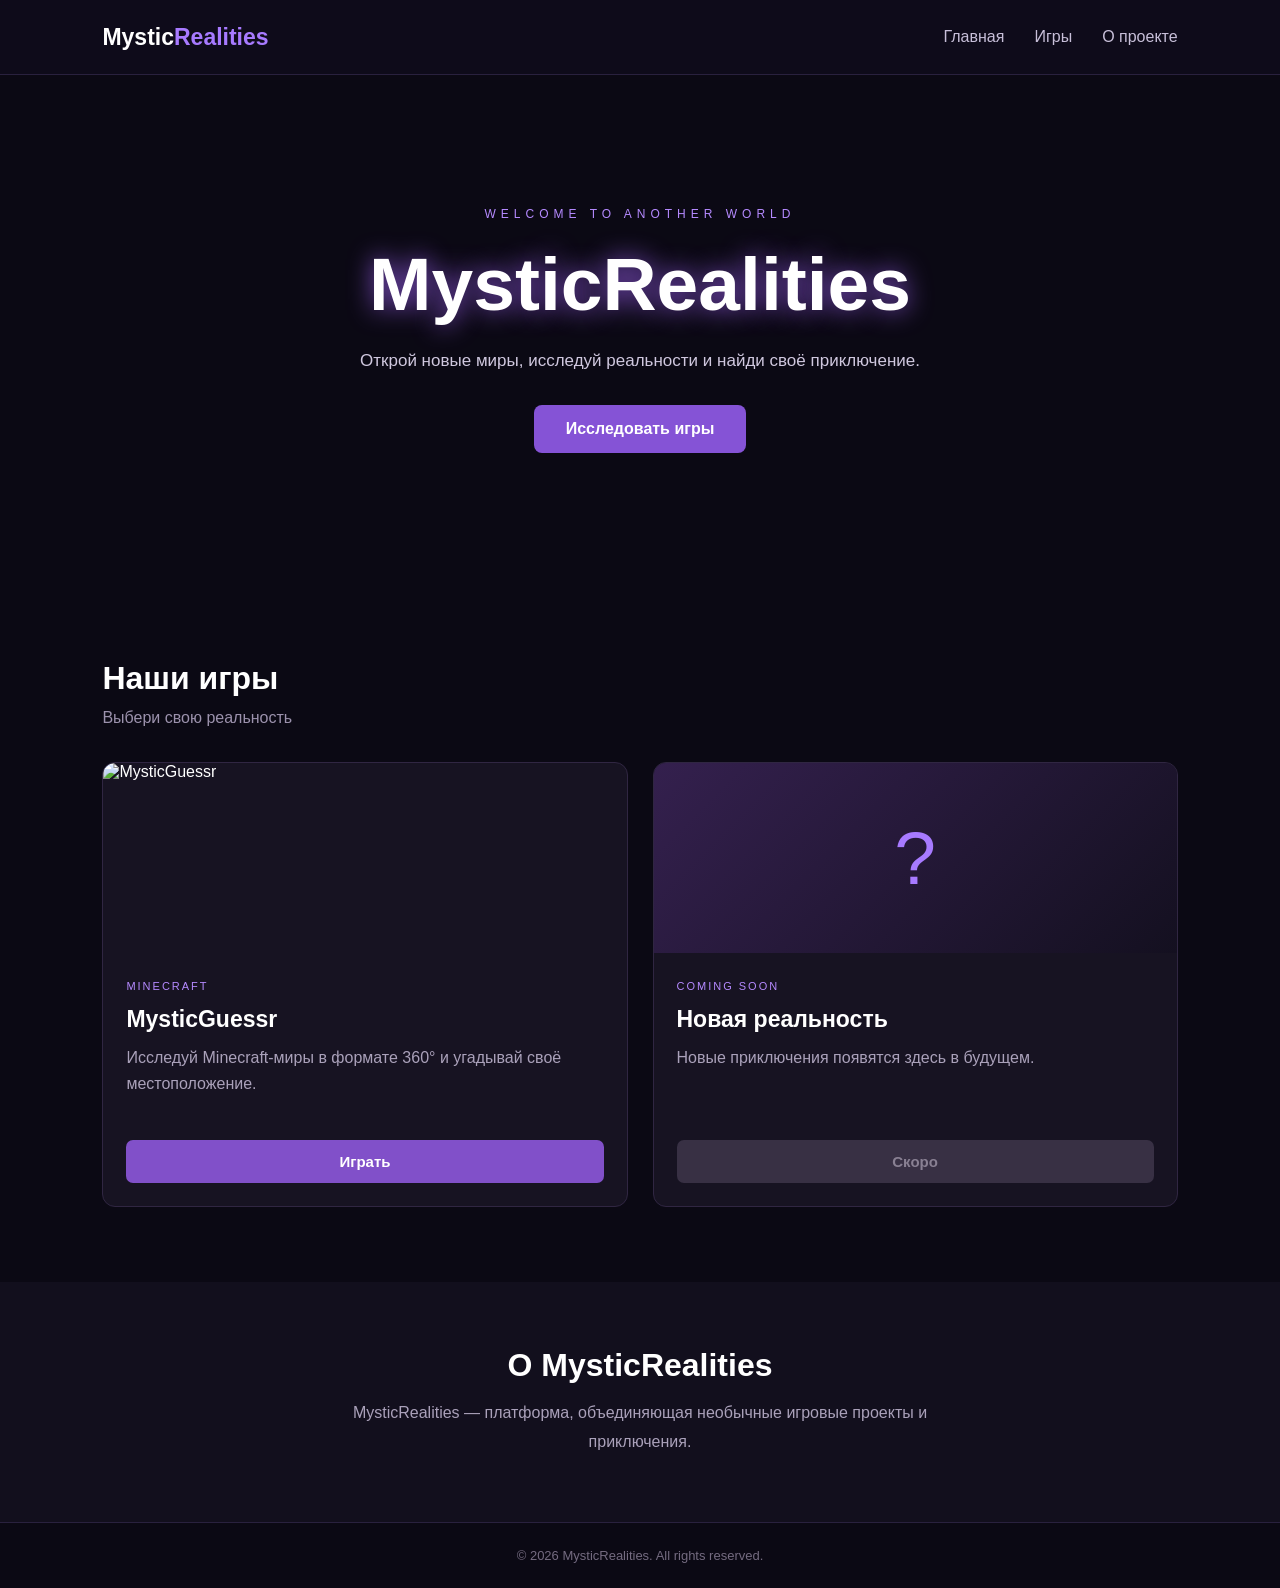
==== index.html @ 7ee209ba "v001-t" ====
<!DOCTYPE html>
<html lang="ru">
<head>
    <meta charset="UTF-8">
    <meta name="viewport" content="width=device-width, initial-scale=1.0">
    <title>MysticRealities</title>
    <link rel="stylesheet" href="style.css">
</head>
<body>

    <header class="header">
        <div class="logo">Mystic<span>Realities</span></div>

        <nav>
            <a href="#home">Главная</a>
            <a href="#games">Игры</a>
            <a href="#about">О проекте</a>
        </nav>
    </header>

    <main>
        <section class="hero" id="home">
            <div class="hero-content">
                <p class="subtitle">WELCOME TO ANOTHER WORLD</p>
                <h1>MysticRealities</h1>
                <p class="description">
                    Открой новые миры, исследуй реальности
                    и найди своё приключение.
                </p>
                <a href="#games" class="main-button">
                    Исследовать игры
                </a>
            </div>
        </section>

        <section class="games" id="games">
            <h2>Наши игры</h2>
            <p class="section-description">
                Выбери свою реальность
            </p>

            <div class="game-grid">

                <article class="game-card">
                    <div class="game-image">
                        <img src="https://images.unsplash.com/photo-1518709268805-4e9042af9f23?w=900"
                             alt="MysticGuessr">
                    </div>

                    <div class="game-info">
                        <span class="game-tag">MINECRAFT</span>
                        <h3>MysticGuessr</h3>
                        <p>
                            Исследуй Minecraft-миры в формате 360°
                            и угадывай своё местоположение.
                        </p>

                        <button id="playButton">
                            Играть
                        </button>
                    </div>
                </article>

                <article class="game-card coming-soon">
                    <div class="game-image second-image">
                        <span>?</span>
                    </div>

                    <div class="game-info">
                        <span class="game-tag">COMING SOON</span>
                        <h3>Новая реальность</h3>
                        <p>
                            Новые приключения появятся здесь
                            в будущем.
                        </p>

                        <button disabled>
                            Скоро
                        </button>
                    </div>
                </article>

            </div>
        </section>

        <section class="about" id="about">
            <h2>О MysticRealities</h2>
            <p>
                MysticRealities — платформа, объединяющая
                необычные игровые проекты и приключения.
            </p>
        </section>
    </main>

    <footer>
        © 2026 MysticRealities. All rights reserved.
    </footer>

    <script src="script.js"></script>
</body>
</html>
---- style.css ----
* {
    margin: 0;
    padding: 0;
    box-sizing: border-box;
}

html {
    scroll-behavior: smooth;
}

body {
    background: #0b0914;
    color: #ffffff;
    font-family: Arial, sans-serif;
}

.header {
    height: 75px;
    padding: 0 8%;
    display: flex;
    justify-content: space-between;
    align-items: center;
    background: rgba(15, 12, 27, 0.95);
    border-bottom: 1px solid #29213e;
    position: sticky;
    top: 0;
    z-index: 10;
}

.logo {
    font-size: 23px;
    font-weight: bold;
    color: #ffffff;
}

.logo span {
    color: #a77aff;
}

nav {
    display: flex;
    gap: 30px;
}

nav a {
    color: #c7bfd9;
    text-decoration: none;
    transition: 0.3s;
}

nav a:hover {
    color: #b58aff;
}

.hero {
    min-height: 510px;
    display: flex;
    align-items: center;
    justify-content: center;
    text-align: center;
    padding: 50px 20px;

    background:
        linear-gradient(rgba(11, 9, 20, 0.55),
                        rgba(11, 9, 20, 0.95)),
        url("https://images.unsplash.com/photo-1519608487953-e999c86e7455?w=1600")
        center/cover;
}

.hero-content {
    max-width: 800px;
}

.subtitle {
    color: #b58aff;
    letter-spacing: 5px;
    font-size: 12px;
    margin-bottom: 20px;
}

.hero h1 {
    font-size: clamp(38px, 7vw, 75px);
    margin-bottom: 20px;
    text-shadow: 0 0 25px #8251c9;
}

.description {
    color: #d0c8df;
    font-size: 17px;
    line-height: 1.7;
    margin-bottom: 30px;
}

.main-button {
    display: inline-block;
    padding: 15px 32px;
    background: #8553d6;
    color: white;
    text-decoration: none;
    border-radius: 8px;
    font-weight: bold;
    transition: 0.3s;
}

.main-button:hover {
    background: #a477f5;
    transform: translateY(-3px);
}

.games {
    padding: 75px 8%;
}

.games h2,
.about h2 {
    font-size: 32px;
    margin-bottom: 12px;
}

.section-description {
    color: #9c92ad;
    margin-bottom: 35px;
}

.game-grid {
    display: grid;
    grid-template-columns: repeat(auto-fit, minmax(260px, 1fr));
    gap: 25px;
}

.game-card {
    background: #171322;
    border: 1px solid #302642;
    border-radius: 13px;
    overflow: hidden;
    transition: 0.3s;
}

.game-card:hover {
    transform: translateY(-7px);
    border-color: #9565df;
    box-shadow: 0 10px 35px #8150c522;
}

.game-image {
    height: 190px;
    overflow: hidden;
}

.game-image img {
    width: 100%;
    height: 100%;
    object-fit: cover;
    transition: 0.4s;
}

.game-card:hover img {
    transform: scale(1.06);
}

.second-image {
    background: linear-gradient(135deg, #34204e, #141020);
    display: flex;
    justify-content: center;
    align-items: center;
}

.second-image span {
    font-size: 75px;
    color: #a77aff;
}

.game-info {
    padding: 23px;
}

.game-tag {
    color: #b58aff;
    font-size: 11px;
    letter-spacing: 2px;
}

.game-info h3 {
    font-size: 23px;
    margin: 12px 0;
}

.game-info p {
    color: #aaa1ba;
    line-height: 1.6;
    min-height: 75px;
}

.game-info button {
    width: 100%;
    padding: 13px;
    margin-top: 20px;
    background: #8150c9;
    border: none;
    border-radius: 7px;
    color: white;
    font-size: 15px;
    font-weight: bold;
    cursor: pointer;
    transition: 0.3s;
}

.game-info button:hover:not(:disabled) {
    background: #a477f5;
}

.game-info button:disabled {
    background: #383044;
    color: #898093;
    cursor: not-allowed;
}

.about {
    padding: 65px 8%;
    background: #120f1d;
    text-align: center;
}

.about p {
    color: #aaa1ba;
    line-height: 1.8;
    max-width: 650px;
    margin: 15px auto 0;
}

footer {
    padding: 25px;
    text-align: center;
    color: #746b80;
    border-top: 1px solid #29213e;
    font-size: 13px;
}

@media (max-width: 600px) {
    .header {
        padding: 15px 5%;
        height: auto;
        flex-direction: column;
        gap: 15px;
    }

    nav {
        gap: 17px;
        font-size: 13px;
    }

    .games {
        padding: 50px 5%;
    }
}
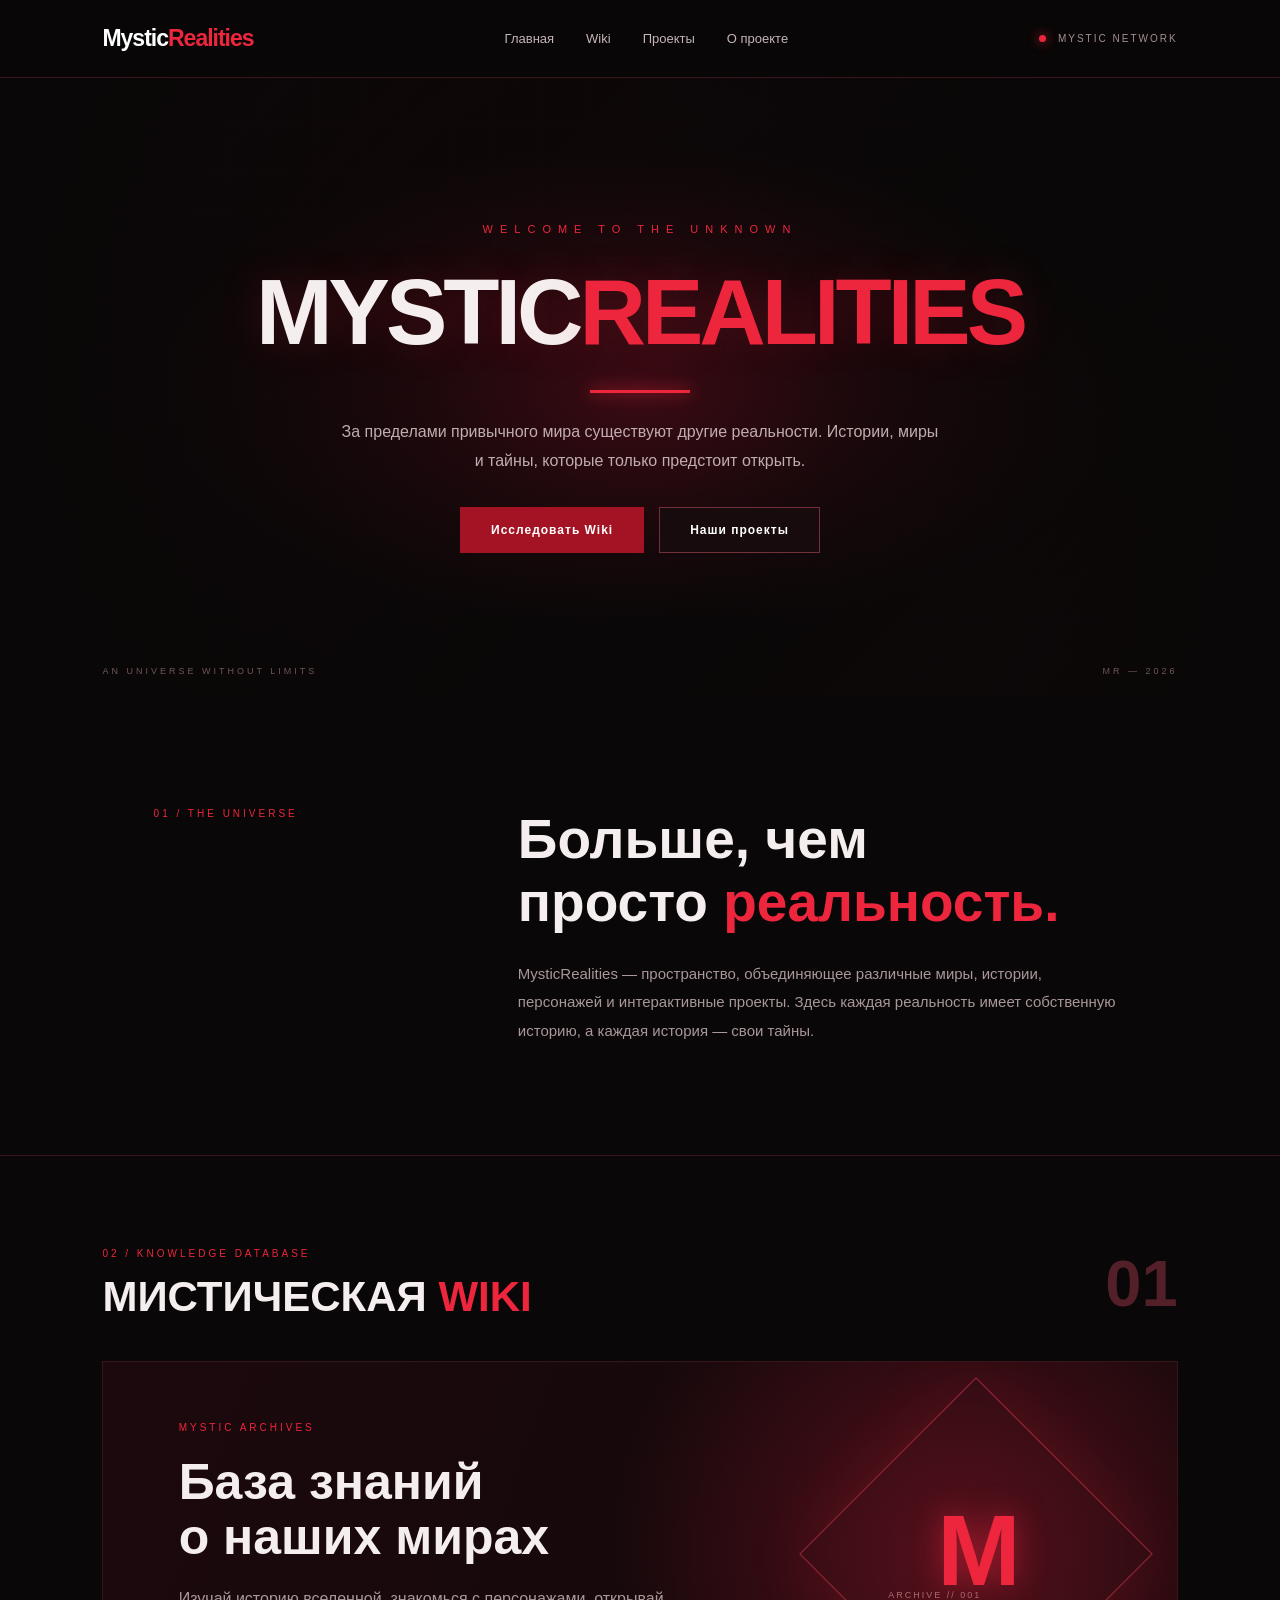
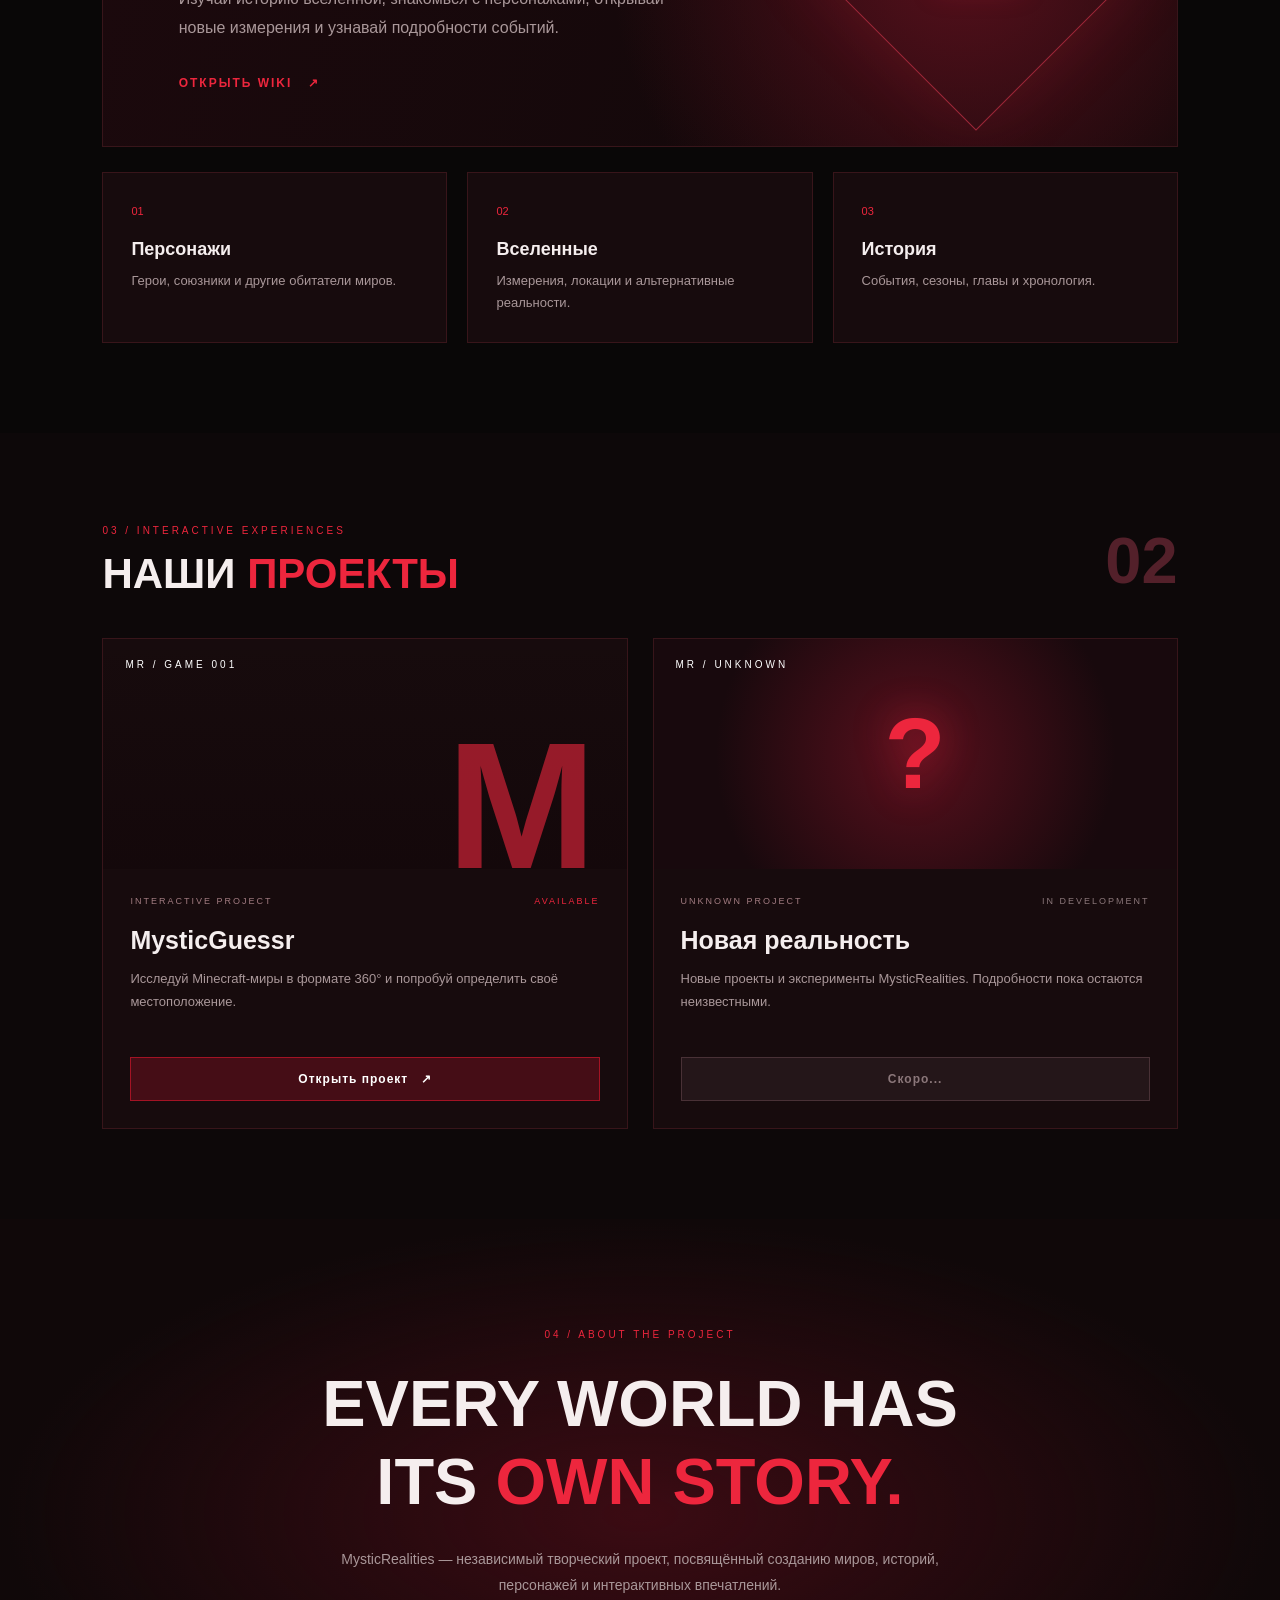
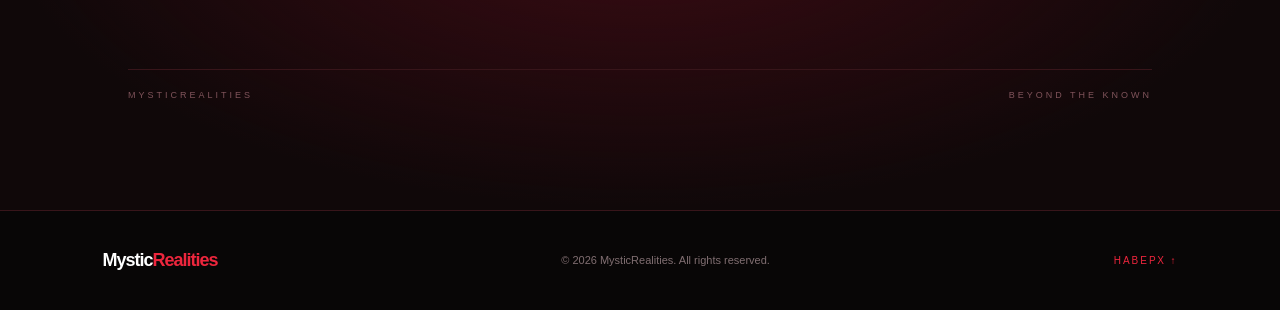
==== commit 31482112: "v012-t" ====
--- a/index.html
+++ b/index.html
@@ -4,79 +4,204 @@
 <head>
     <meta charset="UTF-8">
     <meta name="viewport" content="width=device-width, initial-scale=1.0">
-    <title>MysticRealities</title>
+
+    <title>MysticRealities — Beyond Reality</title>
+
     <link rel="stylesheet" href="style.css">
 </head>
 <body>
 
+    <!-- HEADER -->
     <header class="header">
-        <div class="logo">Mystic<span>Realities</span></div>
+        <a href="#home" class="logo">
+            Mystic<span>Realities</span>
+        </a>
 
         <nav>
             <a href="#home">Главная</a>
-            <a href="#games">Игры</a>
+            <a href="#wiki">Wiki</a>
+            <a href="#projects">Проекты</a>
             <a href="#about">О проекте</a>
         </nav>
+
+        <div class="header-status">
+            <span class="status-dot"></span>
+            MYSTIC NETWORK
+        </div>
     </header>
 
     <main>
+
+        <!-- HERO -->
         <section class="hero" id="home">
+            <div class="hero-overlay"></div>
+
             <div class="hero-content">
-                <p class="subtitle">WELCOME TO ANOTHER WORLD</p>
-                <h1>MysticRealities</h1>
+                <p class="subtitle">WELCOME TO THE UNKNOWN</p>
+
+                <h1>
+                    MYSTIC<span>REALITIES</span>
+                </h1>
+
+                <div class="hero-line"></div>
+
                 <p class="description">
-                    Открой новые миры, исследуй реальности
-                    и найди своё приключение.
+                    За пределами привычного мира существуют
+                    другие реальности. Истории, миры и тайны,
+                    которые только предстоит открыть.
                 </p>
-                <a href="#games" class="main-button">
-                    Исследовать игры
-                </a>
-            </div>
-        </section>
-
-        <section class="games" id="games">
-            <h2>Наши игры</h2>
-            <p class="section-description">
-                Выбери свою реальность
-            </p>
-
-            <div class="game-grid">
-
-                <article class="game-card">
-                    <div class="game-image">
-                        <img src="https://images.unsplash.com/photo-1518709268805-4e9042af9f23?w=900"
-                             alt="MysticGuessr">
-                    </div>
-
-                    <div class="game-info">
-                        <span class="game-tag">MINECRAFT</span>
+
+                <div class="hero-buttons">
+                    <a href="#wiki" class="main-button">
+                        Исследовать Wiki
+                    </a>
+
+                    <a href="#projects" class="secondary-button">
+                        Наши проекты
+                    </a>
+                </div>
+            </div>
+
+            <div class="hero-bottom">
+                <span>AN UNIVERSE WITHOUT LIMITS</span>
+                <span>MR — 2026</span>
+            </div>
+        </section>
+
+        <!-- INTRO -->
+        <section class="intro">
+            <div class="intro-label">01 / THE UNIVERSE</div>
+
+            <div class="intro-content">
+                <h2>
+                    Больше, чем<br>
+                    просто <span>реальность.</span>
+                </h2>
+
+                <p>
+                    MysticRealities — пространство, объединяющее
+                    различные миры, истории, персонажей и
+                    интерактивные проекты.
+                    Здесь каждая реальность имеет собственную
+                    историю, а каждая история — свои тайны.
+                </p>
+            </div>
+        </section>
+
+        <!-- WIKI -->
+        <section class="wiki-section" id="wiki">
+            <div class="section-heading">
+                <div>
+                    <p class="section-label">02 / KNOWLEDGE DATABASE</p>
+                    <h2>МИСТИЧЕСКАЯ <span>WIKI</span></h2>
+                </div>
+
+                <span class="section-number">01</span>
+            </div>
+
+            <div class="wiki-card">
+                <div class="wiki-content">
+                    <span class="wiki-tag">MYSTIC ARCHIVES</span>
+
+                    <h3>База знаний<br>о наших мирах</h3>
+
+                    <p>
+                        Изучай историю вселенной, знакомься
+                        с персонажами, открывай новые измерения
+                        и узнавай подробности событий.
+                    </p>
+
+                    <a href="wiki/index.html" class="text-button">
+                        ОТКРЫТЬ WIKI <span>↗</span>
+                    </a>
+                </div>
+
+                <div class="wiki-decoration">
+                    <div class="wiki-symbol">M</div>
+                    <span>ARCHIVE // 001</span>
+                </div>
+            </div>
+
+            <div class="wiki-categories">
+                <div class="category">
+                    <span>01</span>
+                    <h4>Персонажи</h4>
+                    <p>Герои, союзники и другие обитатели миров.</p>
+                </div>
+
+                <div class="category">
+                    <span>02</span>
+                    <h4>Вселенные</h4>
+                    <p>Измерения, локации и альтернативные реальности.</p>
+                </div>
+
+                <div class="category">
+                    <span>03</span>
+                    <h4>История</h4>
+                    <p>События, сезоны, главы и хронология.</p>
+                </div>
+            </div>
+        </section>
+
+        <!-- PROJECTS -->
+        <section class="projects" id="projects">
+            <div class="section-heading">
+                <div>
+                    <p class="section-label">03 / INTERACTIVE EXPERIENCES</p>
+                    <h2>НАШИ <span>ПРОЕКТЫ</span></h2>
+                </div>
+
+                <span class="section-number">02</span>
+            </div>
+
+            <div class="project-grid">
+
+                <article class="project-card">
+                    <div class="project-image mysticguessr-image">
+                        <span class="project-overlay-text">MR / GAME 001</span>
+                        <span class="project-symbol">M</span>
+                    </div>
+
+                    <div class="project-info">
+                        <div class="project-meta">
+                            <span>INTERACTIVE PROJECT</span>
+                            <span class="project-status">AVAILABLE</span>
+                        </div>
+
                         <h3>MysticGuessr</h3>
+
                         <p>
                             Исследуй Minecraft-миры в формате 360°
-                            и угадывай своё местоположение.
+                            и попробуй определить своё местоположение.
                         </p>
 
-                        <button id="playButton">
-                            Играть
+                        <button id="playButton" class="project-button">
+                            Открыть проект <span>↗</span>
                         </button>
                     </div>
                 </article>
 
-                <article class="game-card coming-soon">
-                    <div class="game-image second-image">
-                        <span>?</span>
-                    </div>
-
-                    <div class="game-info">
-                        <span class="game-tag">COMING SOON</span>
+                <article class="project-card coming-soon">
+                    <div class="project-image future-image">
+                        <span class="future-question">?</span>
+                        <span class="project-overlay-text">MR / UNKNOWN</span>
+                    </div>
+
+                    <div class="project-info">
+                        <div class="project-meta">
+                            <span>UNKNOWN PROJECT</span>
+                            <span class="project-status inactive">IN DEVELOPMENT</span>
+                        </div>
+
                         <h3>Новая реальность</h3>
+
                         <p>
-                            Новые приключения появятся здесь
-                            в будущем.
+                            Новые проекты и эксперименты MysticRealities.
+                            Подробности пока остаются неизвестными.
                         </p>
 
-                        <button disabled>
-                            Скоро
+                        <button class="project-button disabled" disabled>
+                            Скоро...
                         </button>
                     </div>
                 </article>
@@ -84,19 +209,41 @@
             </div>
         </section>
 
+        <!-- ABOUT -->
         <section class="about" id="about">
-            <h2>О MysticRealities</h2>
-            <p>
-                MysticRealities — платформа, объединяющая
-                необычные игровые проекты и приключения.
+            <p class="section-label">04 / ABOUT THE PROJECT</p>
+
+            <h2>
+                EVERY WORLD HAS<br>
+                ITS <span>OWN STORY.</span>
+            </h2>
+
+            <p class="about-description">
+                MysticRealities — независимый творческий проект,
+                посвящённый созданию миров, историй, персонажей
+                и интерактивных впечатлений.
             </p>
-        </section>
+
+            <div class="about-bottom">
+                <span>MYSTICREALITIES</span>
+                <span>BEYOND THE KNOWN</span>
+            </div>
+        </section>
+
     </main>
 
+    <!-- FOOTER -->
     <footer>
-        © 2026 MysticRealities. All rights reserved.
+        <div class="footer-logo">
+            Mystic<span>Realities</span>
+        </div>
+
+        <p>© 2026 MysticRealities. All rights reserved.</p>
+
+        <a href="#home">НАВЕРХ ↑</a>
     </footer>
 
     <script src="script.js"></script>
+
 </body>
 </html>
--- a/style.css
+++ b/style.css
@@ -1,3 +1,19 @@
+
+:root {
+    --background: #090707;
+    --background-light: #100909;
+    --panel: #170b0d;
+    --panel-light: #210c10;
+
+    --red-dark: #450d16;
+    --red: #a31324;
+    --red-bright: #ed263d;
+
+    --text: #f5eeee;
+    --text-muted: #a99799;
+
+    --border: #38151a;
+}
 
 * {
     margin: 0;
@@ -10,247 +26,709 @@
 }
 
 body {
-    background: #0b0914;
-    color: #ffffff;
+    background: var(--background);
+    color: var(--text);
     font-family: Arial, sans-serif;
 }
 
+/* HEADER */
+
 .header {
-    height: 75px;
+    height: 78px;
     padding: 0 8%;
+
     display: flex;
     justify-content: space-between;
     align-items: center;
-    background: rgba(15, 12, 27, 0.95);
-    border-bottom: 1px solid #29213e;
+
+    background: rgba(9, 7, 7, 0.96);
+    border-bottom: 1px solid var(--border);
+
     position: sticky;
     top: 0;
-    z-index: 10;
-}
-
-.logo {
+    z-index: 100;
+
+    backdrop-filter: blur(15px);
+}
+
+.logo,
+.footer-logo {
+    color: white;
+    text-decoration: none;
     font-size: 23px;
+    font-weight: 900;
+    letter-spacing: -1px;
+}
+
+.logo span,
+.footer-logo span {
+    color: var(--red-bright);
+}
+
+nav {
+    display: flex;
+    gap: 32px;
+}
+
+nav a {
+    color: #c5b5b7;
+    text-decoration: none;
+    font-size: 13px;
+    transition: 0.3s;
+}
+
+nav a:hover {
+    color: var(--red-bright);
+}
+
+.header-status {
+    color: #a68e91;
+    font-size: 10px;
+    letter-spacing: 2px;
+}
+
+.status-dot {
+    display: inline-block;
+    width: 7px;
+    height: 7px;
+    border-radius: 50%;
+    background: var(--red-bright);
+    box-shadow: 0 0 12px var(--red-bright);
+    margin-right: 7px;
+}
+
+/* HERO */
+
+.hero {
+    min-height: 620px;
+
+    display: flex;
+    justify-content: center;
+    align-items: center;
+
+    position: relative;
+    overflow: hidden;
+
+    text-align: center;
+    padding: 80px 20px;
+
+    background:
+        radial-gradient(ellipse at center, #3c0b14 0%, transparent 55%),
+        linear-gradient(135deg, #160609, #090707 65%, #1c080c);
+}
+
+.hero::before {
+    content: "";
+    position: absolute;
+    inset: 0;
+
+    background-image:
+        linear-gradient(rgba(237, 38, 61, 0.035) 1px, transparent 1px),
+        linear-gradient(90deg, rgba(237, 38, 61, 0.035) 1px, transparent 1px);
+
+    background-size: 45px 45px;
+    mask-image: linear-gradient(to bottom, black, transparent);
+}
+
+.hero-overlay {
+    position: absolute;
+    inset: 0;
+
+    background:
+        radial-gradient(circle at 50% 50%, transparent, #090707 90%);
+}
+
+.hero-content {
+    position: relative;
+    z-index: 2;
+    max-width: 850px;
+}
+
+.subtitle {
+    color: var(--red-bright);
+    font-size: 11px;
+    letter-spacing: 7px;
+    margin-bottom: 25px;
+}
+
+.hero h1 {
+    font-size: clamp(40px, 8vw, 92px);
+    font-weight: 900;
+    letter-spacing: -4px;
+    margin-bottom: 25px;
+
+    text-shadow: 0 0 40px #ed263d33;
+}
+
+.hero h1 span {
+    color: var(--red-bright);
+}
+
+.hero-line {
+    width: 100px;
+    height: 3px;
+    background: var(--red-bright);
+    margin: 0 auto 25px;
+    box-shadow: 0 0 15px var(--red-bright);
+}
+
+.description {
+    color: #c0adaf;
+    font-size: 16px;
+    line-height: 1.8;
+    max-width: 600px;
+    margin: 0 auto 32px;
+}
+
+.hero-buttons {
+    display: flex;
+    justify-content: center;
+    flex-wrap: wrap;
+    gap: 15px;
+}
+
+.main-button,
+.secondary-button {
+    display: inline-block;
+    padding: 15px 30px;
+
+    text-decoration: none;
+    font-size: 12px;
     font-weight: bold;
-    color: #ffffff;
-}
-
-.logo span {
-    color: #a77aff;
-}
-
-nav {
-    display: flex;
-    gap: 30px;
-}
-
-nav a {
-    color: #c7bfd9;
+    letter-spacing: 1px;
+
+    transition: 0.3s;
+}
+
+.main-button {
+    color: white;
+    background: var(--red);
+    border: 1px solid var(--red);
+}
+
+.main-button:hover {
+    background: var(--red-bright);
+    box-shadow: 0 0 25px #ed263d55;
+    transform: translateY(-3px);
+}
+
+.secondary-button {
+    color: white;
+    border: 1px solid #71303a;
+    background: #170b0d;
+}
+
+.secondary-button:hover {
+    border-color: var(--red-bright);
+    color: var(--red-bright);
+}
+
+.hero-bottom {
+    position: absolute;
+    bottom: 22px;
+    left: 8%;
+    right: 8%;
+
+    display: flex;
+    justify-content: space-between;
+
+    color: #70565a;
+    font-size: 9px;
+    letter-spacing: 3px;
+}
+
+/* INTRO */
+
+.intro {
+    padding: 110px 12%;
+    display: grid;
+    grid-template-columns: 1fr 2fr;
+    gap: 60px;
+
+    border-bottom: 1px solid var(--border);
+}
+
+.intro-label,
+.section-label {
+    color: var(--red-bright);
+    font-size: 10px;
+    letter-spacing: 3px;
+}
+
+.intro h2 {
+    font-size: clamp(35px, 5vw, 55px);
+    line-height: 1.15;
+    margin-bottom: 25px;
+}
+
+.intro h2 span {
+    color: var(--red-bright);
+}
+
+.intro-content p {
+    max-width: 650px;
+    color: var(--text-muted);
+    font-size: 15px;
+    line-height: 1.9;
+}
+
+/* SECTIONS */
+
+.wiki-section,
+.projects {
+    padding: 90px 8%;
+}
+
+.section-heading {
+    display: flex;
+    justify-content: space-between;
+    align-items: end;
+    margin-bottom: 40px;
+}
+
+.section-heading h2 {
+    font-size: clamp(27px, 4vw, 42px);
+    margin-top: 14px;
+}
+
+.section-heading h2 span {
+    color: var(--red-bright);
+}
+
+.section-number {
+    color: #53202a;
+    font-size: 65px;
+    font-weight: 900;
+}
+
+/* WIKI */
+
+.wiki-card {
+    min-height: 350px;
+
+    display: flex;
+    justify-content: space-between;
+    align-items: center;
+
+    padding: 55px 7%;
+
+    background:
+        radial-gradient(circle at 80% 50%, #57101c 0%, transparent 40%),
+        linear-gradient(110deg, #1c090d, #100809);
+
+    border: 1px solid var(--border);
+    overflow: hidden;
+}
+
+.wiki-content {
+    max-width: 500px;
+}
+
+.wiki-tag {
+    color: var(--red-bright);
+    font-size: 10px;
+    letter-spacing: 3px;
+}
+
+.wiki-content h3 {
+    font-size: clamp(32px, 5vw, 50px);
+    margin: 20px 0;
+    line-height: 1.1;
+}
+
+.wiki-content p {
+    color: var(--text-muted);
+    line-height: 1.8;
+    margin-bottom: 30px;
+}
+
+.text-button {
+    color: var(--red-bright);
+    font-size: 12px;
+    font-weight: bold;
+    letter-spacing: 2px;
     text-decoration: none;
     transition: 0.3s;
 }
 
-nav a:hover {
-    color: #b58aff;
-}
-
-.hero {
-    min-height: 510px;
-    display: flex;
-    align-items: center;
-    justify-content: center;
-    text-align: center;
-    padding: 50px 20px;
-
-    background:
-        linear-gradient(rgba(11, 9, 20, 0.55),
-                        rgba(11, 9, 20, 0.95)),
-        url("https://images.unsplash.com/photo-1519608487953-e999c86e7455?w=1600")
-        center/cover;
-}
-
-.hero-content {
-    max-width: 800px;
-}
-
-.subtitle {
-    color: #b58aff;
-    letter-spacing: 5px;
-    font-size: 12px;
-    margin-bottom: 20px;
-}
-
-.hero h1 {
-    font-size: clamp(38px, 7vw, 75px);
-    margin-bottom: 20px;
-    text-shadow: 0 0 25px #8251c9;
-}
-
-.description {
-    color: #d0c8df;
-    font-size: 17px;
-    line-height: 1.7;
-    margin-bottom: 30px;
-}
-
-.main-button {
-    display: inline-block;
-    padding: 15px 32px;
-    background: #8553d6;
+.text-button:hover {
     color: white;
-    text-decoration: none;
-    border-radius: 8px;
-    font-weight: bold;
-    transition: 0.3s;
-}
-
-.main-button:hover {
-    background: #a477f5;
-    transform: translateY(-3px);
-}
-
-.games {
-    padding: 75px 8%;
-}
-
-.games h2,
-.about h2 {
-    font-size: 32px;
-    margin-bottom: 12px;
-}
-
-.section-description {
-    color: #9c92ad;
-    margin-bottom: 35px;
-}
-
-.game-grid {
-    display: grid;
-    grid-template-columns: repeat(auto-fit, minmax(260px, 1fr));
-    gap: 25px;
-}
-
-.game-card {
-    background: #171322;
-    border: 1px solid #302642;
-    border-radius: 13px;
-    overflow: hidden;
-    transition: 0.3s;
-}
-
-.game-card:hover {
-    transform: translateY(-7px);
-    border-color: #9565df;
-    box-shadow: 0 10px 35px #8150c522;
-}
-
-.game-image {
-    height: 190px;
-    overflow: hidden;
-}
-
-.game-image img {
-    width: 100%;
-    height: 100%;
-    object-fit: cover;
-    transition: 0.4s;
-}
-
-.game-card:hover img {
-    transform: scale(1.06);
-}
-
-.second-image {
-    background: linear-gradient(135deg, #34204e, #141020);
-    display: flex;
+}
+
+.text-button span {
+    margin-left: 10px;
+}
+
+.wiki-decoration {
+    width: 250px;
+    height: 250px;
+
+    display: flex;
+    flex-direction: column;
     justify-content: center;
     align-items: center;
-}
-
-.second-image span {
-    font-size: 75px;
-    color: #a77aff;
-}
-
-.game-info {
-    padding: 23px;
-}
-
-.game-tag {
-    color: #b58aff;
+
+    border: 1px solid #9c2638;
+    transform: rotate(45deg);
+    box-shadow: 0 0 70px #ed263d22;
+}
+
+.wiki-symbol {
+    color: #ed263d;
+    font-size: 100px;
+    font-weight: 900;
+    transform: rotate(-45deg);
+    text-shadow: 0 0 30px #ed263d88;
+}
+
+.wiki-decoration span {
+    color: #a96a73;
+    font-size: 9px;
+    letter-spacing: 2px;
+    transform: rotate(-45deg);
+}
+
+.wiki-categories {
+    display: grid;
+    grid-template-columns: repeat(3, 1fr);
+    gap: 20px;
+    margin-top: 25px;
+}
+
+.category {
+    padding: 28px;
+    background: var(--panel);
+    border: 1px solid var(--border);
+    transition: 0.3s;
+}
+
+.category:hover {
+    border-color: var(--red);
+    transform: translateY(-5px);
+}
+
+.category span {
+    color: var(--red-bright);
     font-size: 11px;
+}
+
+.category h4 {
+    font-size: 18px;
+    margin: 20px 0 10px;
+}
+
+.category p {
+    color: var(--text-muted);
+    font-size: 13px;
+    line-height: 1.7;
+}
+
+/* PROJECTS */
+
+.projects {
+    background: #0d0809;
+}
+
+.project-grid {
+    display: grid;
+    grid-template-columns: repeat(2, 1fr);
+    gap: 25px;
+}
+
+.project-card {
+    background: var(--panel);
+    border: 1px solid var(--border);
+    transition: 0.3s;
+    overflow: hidden;
+}
+
+.project-card:hover {
+    border-color: var(--red);
+    transform: translateY(-6px);
+    box-shadow: 0 15px 40px #ed263d12;
+}
+
+.project-image {
+    height: 230px;
+    position: relative;
+    overflow: hidden;
+}
+
+.mysticguessr-image {
+    background:
+        linear-gradient(0deg, #12060999, transparent),
+        url("https://images.unsplash.com/photo-1518709268805-4e9042af9f23?w=1000")
+        center/cover;
+}
+
+.project-symbol {
+    position: absolute;
+    right: 30px;
+    bottom: -40px;
+    color: #ed263d99;
+    font-size: 180px;
+    font-weight: 900;
+}
+
+.project-overlay-text {
+    position: absolute;
+    top: 20px;
+    left: 22px;
+    color: white;
+    font-size: 10px;
+    letter-spacing: 3px;
+}
+
+.future-image {
+    display: flex;
+    justify-content: center;
+    align-items: center;
+    background:
+        radial-gradient(circle, #59101d, #18090d 70%);
+}
+
+.future-question {
+    color: #ed263d;
+    font-size: 100px;
+    font-weight: 900;
+    text-shadow: 0 0 40px #ed263d77;
+}
+
+.project-info {
+    padding: 27px;
+}
+
+.project-meta {
+    display: flex;
+    justify-content: space-between;
+    flex-wrap: wrap;
+    gap: 10px;
+
+    color: #a17b80;
+    font-size: 9px;
     letter-spacing: 2px;
 }
 
-.game-info h3 {
-    font-size: 23px;
-    margin: 12px 0;
-}
-
-.game-info p {
-    color: #aaa1ba;
-    line-height: 1.6;
-    min-height: 75px;
-}
-
-.game-info button {
+.project-status {
+    color: var(--red-bright);
+}
+
+.project-status.inactive {
+    color: #8b777a;
+}
+
+.project-info h3 {
+    font-size: 25px;
+    margin: 20px 0 12px;
+}
+
+.project-info p {
+    color: var(--text-muted);
+    font-size: 13px;
+    line-height: 1.8;
+    min-height: 70px;
+}
+
+.project-button {
     width: 100%;
-    padding: 13px;
+    padding: 14px;
     margin-top: 20px;
-    background: #8150c9;
-    border: none;
-    border-radius: 7px;
+
     color: white;
-    font-size: 15px;
+    background: var(--red-dark);
+    border: 1px solid var(--red);
+
+    font-size: 12px;
     font-weight: bold;
+    letter-spacing: 1px;
+
     cursor: pointer;
     transition: 0.3s;
 }
 
-.game-info button:hover:not(:disabled) {
-    background: #a477f5;
-}
-
-.game-info button:disabled {
-    background: #383044;
-    color: #898093;
+.project-button:hover:not(:disabled) {
+    background: var(--red);
+    box-shadow: 0 0 20px #ed263d33;
+}
+
+.project-button span {
+    margin-left: 8px;
+}
+
+.project-button.disabled {
+    background: #241619;
+    border-color: #493136;
+    color: #8b777a;
     cursor: not-allowed;
 }
 
+/* ABOUT */
+
 .about {
-    padding: 65px 8%;
-    background: #120f1d;
+    padding: 110px 10%;
     text-align: center;
-}
-
-.about p {
-    color: #aaa1ba;
-    line-height: 1.8;
+
+    background:
+        radial-gradient(ellipse at center, #3b0b13, transparent 70%),
+        #100809;
+}
+
+.about h2 {
+    font-size: clamp(35px, 6vw, 65px);
+    line-height: 1.2;
+    margin: 25px 0;
+}
+
+.about h2 span {
+    color: var(--red-bright);
+}
+
+.about-description {
     max-width: 650px;
-    margin: 15px auto 0;
-}
+    margin: 0 auto;
+    color: var(--text-muted);
+    line-height: 1.9;
+    font-size: 14px;
+}
+
+.about-bottom {
+    margin-top: 70px;
+    padding-top: 20px;
+    border-top: 1px solid var(--border);
+
+    display: flex;
+    justify-content: space-between;
+
+    color: #80545b;
+    font-size: 9px;
+    letter-spacing: 3px;
+}
+
+/* FOOTER */
 
 footer {
-    padding: 25px;
-    text-align: center;
-    color: #746b80;
-    border-top: 1px solid #29213e;
-    font-size: 13px;
-}
-
-@media (max-width: 600px) {
+    min-height: 100px;
+    padding: 25px 8%;
+
+    display: flex;
+    justify-content: space-between;
+    align-items: center;
+    gap: 20px;
+    flex-wrap: wrap;
+
+    background: #080606;
+    border-top: 1px solid var(--border);
+}
+
+.footer-logo {
+    font-size: 18px;
+}
+
+footer p {
+    color: #806e71;
+    font-size: 11px;
+}
+
+footer a {
+    color: var(--red-bright);
+    text-decoration: none;
+    font-size: 10px;
+    letter-spacing: 2px;
+}
+
+/* RESPONSIVE */
+
+@media (max-width: 800px) {
     .header {
-        padding: 15px 5%;
         height: auto;
+        min-height: 75px;
+        padding: 18px 5%;
+        flex-wrap: wrap;
+        gap: 18px;
+    }
+
+    nav {
+        gap: 18px;
+        flex-wrap: wrap;
+    }
+
+    .header-status {
+        display: none;
+    }
+
+    .intro {
+        grid-template-columns: 1fr;
+        gap: 30px;
+        padding: 75px 8%;
+    }
+
+    .wiki-section,
+    .projects {
+        padding: 70px 5%;
+    }
+
+    .wiki-decoration {
+        width: 150px;
+        height: 150px;
+    }
+
+    .wiki-symbol {
+        font-size: 65px;
+    }
+
+    .wiki-categories {
+        grid-template-columns: 1fr;
+    }
+
+    .project-grid {
+        grid-template-columns: 1fr;
+    }
+}
+
+@media (max-width: 500px) {
+    .header {
+        flex-direction: column;
+    }
+
+    nav {
+        justify-content: center;
+        gap: 15px;
+        font-size: 12px;
+    }
+
+    .hero {
+        min-height: 550px;
+    }
+
+    .hero h1 {
+        letter-spacing: -2px;
+    }
+
+    .hero-bottom {
+        left: 5%;
+        right: 5%;
+        font-size: 8px;
+    }
+
+    .wiki-card {
+        padding: 35px 25px;
+    }
+
+    .wiki-decoration {
+        display: none;
+    }
+
+    .section-number {
+        font-size: 40px;
+    }
+
+    .about-bottom {
         flex-direction: column;
         gap: 15px;
     }
 
-    nav {
-        gap: 17px;
-        font-size: 13px;
-    }
-
-    .games {
-        padding: 50px 5%;
-    }
-}
+    footer {
+        flex-direction: column;
+        text-align: center;
+    }
+}
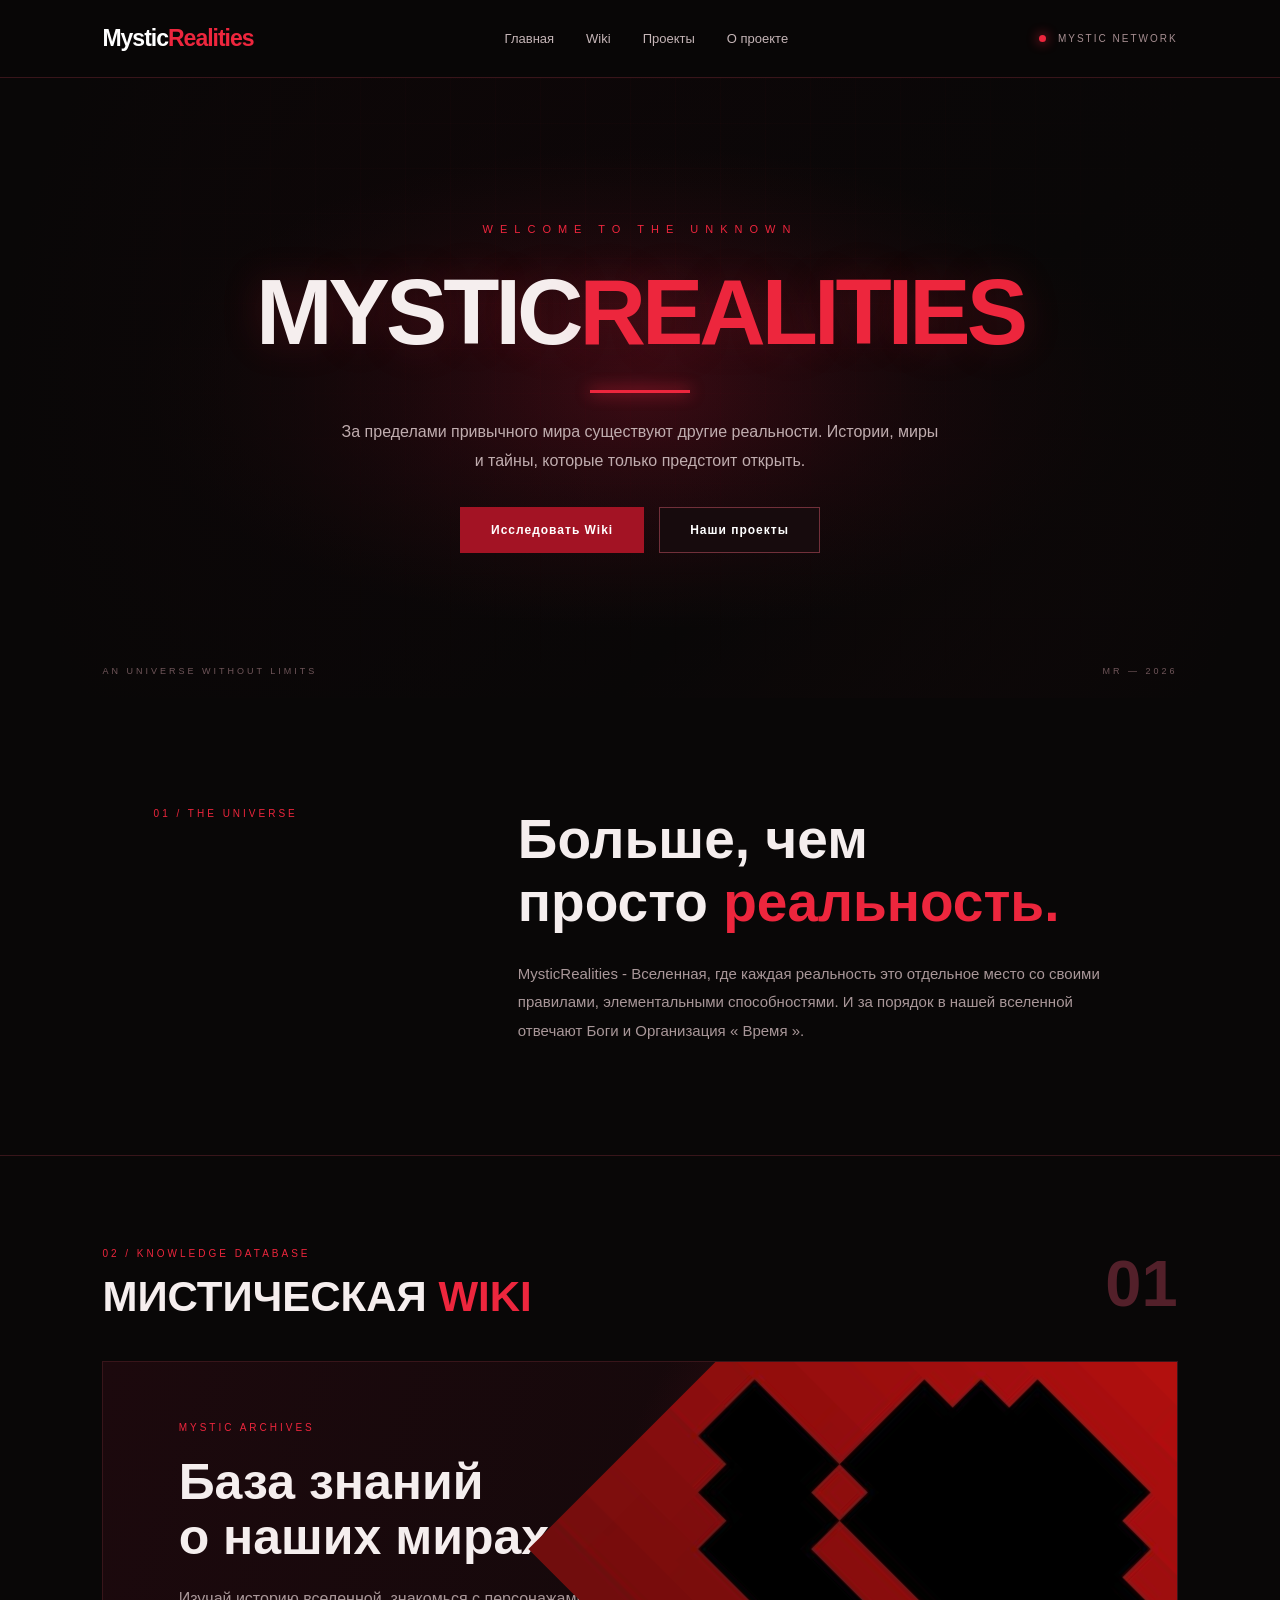
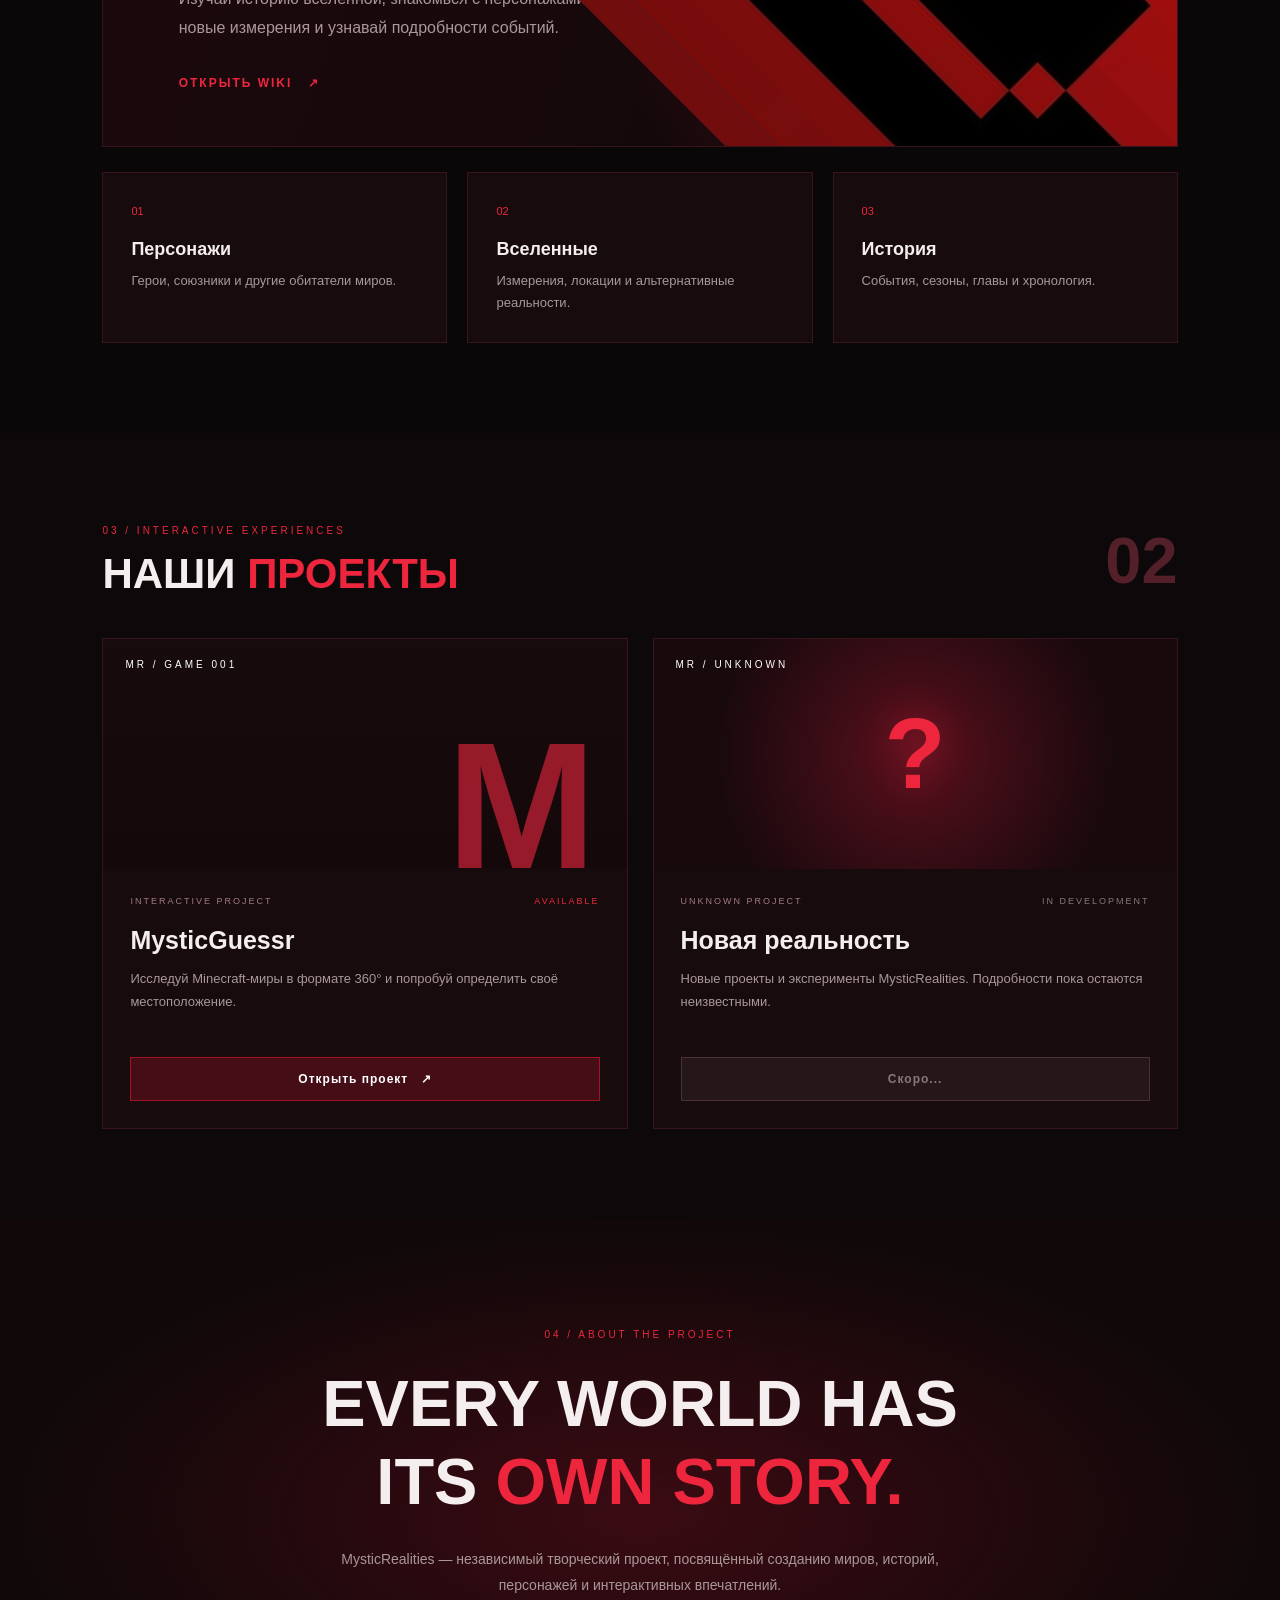
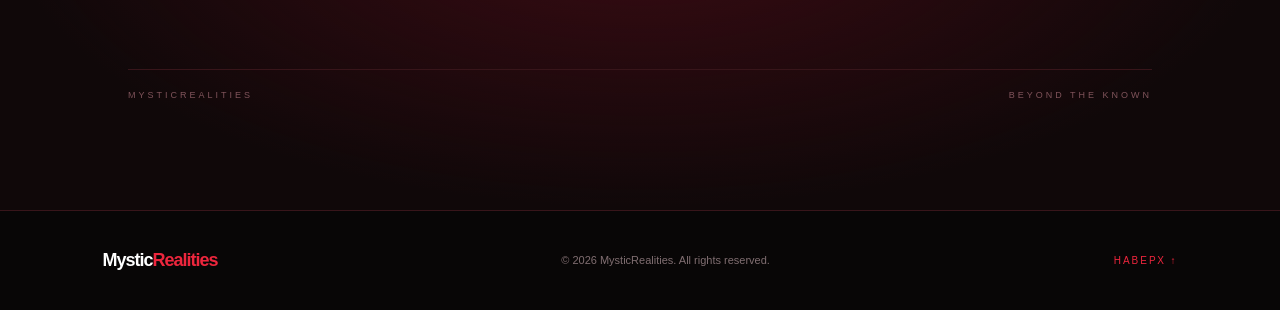
==== commit 4245aef3: "v013-t" ====
--- a/index.html
+++ b/index.html
@@ -79,11 +79,7 @@
                 </h2>
 
                 <p>
-                    MysticRealities — пространство, объединяющее
-                    различные миры, истории, персонажей и
-                    интерактивные проекты.
-                    Здесь каждая реальность имеет собственную
-                    историю, а каждая история — свои тайны.
+                    MysticRealities - Вселенная, где каждая реальность это отдельное место со своими правилами, элементальными способностями. И за порядок в нашей вселенной отвечают Боги и Организация « Время ».
                 </p>
             </div>
         </section>
@@ -117,7 +113,17 @@
                 </div>
 
                 <div class="wiki-decoration">
-                    <div class="wiki-symbol">M</div>
+                    <div class="hero-decoration">
+                <div class="circle circle-one"></div>
+                <div class="circle circle-two"></div>
+                <div class="circle circle-three"></div>
+
+                <!-- Круглое фото: замени путь на своё -->
+                <img src="wiki/articles/media/logo.jpg"
+                    alt="MysticRealities"
+                    class="hero-photo"
+                    loading="lazy">
+            </div>
                     <span>ARCHIVE // 001</span>
                 </div>
             </div>
